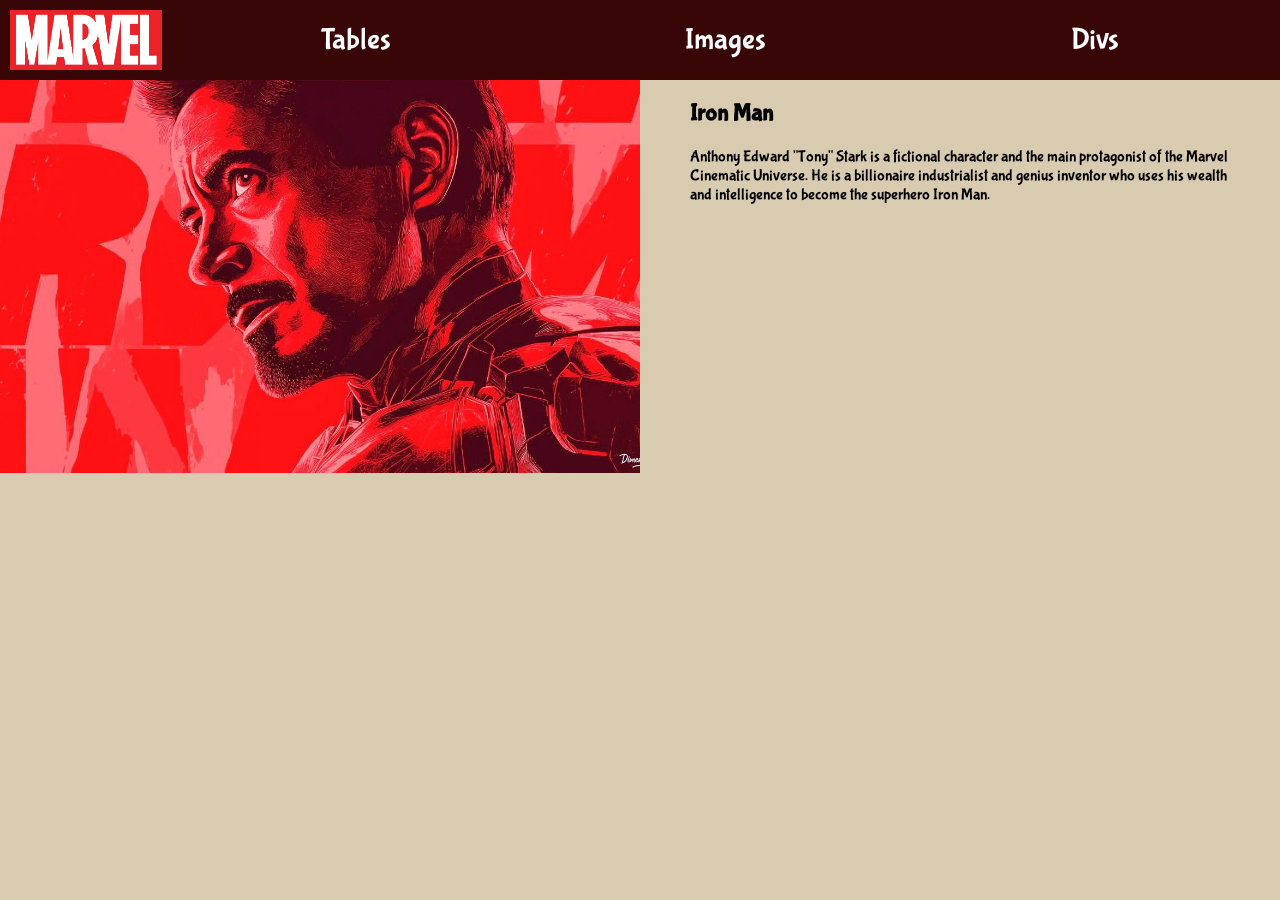
==== layouts.html @ c8225a9e "marvel app" ====
<!DOCTYPE html>
<html lang="en">
<head>
    <meta charset="UTF-8">
    <meta name="viewport" content="width=, initial-scale=1.0">
    <title>Document</title>
    <link rel="stylesheet" href="styles/layouts.css">
    <link rel="preconnect" href="https://fonts.googleapis.com">
    <link rel="preconnect" href="https://fonts.gstatic.com" crossorigin>
    <link href="https://fonts.googleapis.com/css2?family=Bubblegum+Sans&display=swap" rel="stylesheet">

</head>
<body>
    
<header>
    <nav>
        <a href="index.html">
            <div id="logo">
            <img 
                src="assets/images/Logo.jpg"
                alt="Logo of marvel">
                </div>
            </a>
                <ul>
                    <li>
                        <a href="tables.html">Tables</a>
                    </li>

                    <li>
                        <a href="images.html">Images</a>
                    </li>

                    <li>
                        <a href="divs.html">Divs</a>
                    </li>
                    </ul>
    </nav>
</header>

    <div class="mainDiv">
        <main>
            <section>
                <div class="img">
                    <img src="assets/images/ironman.jpg" alt="Logo of ironman">

                </div>
                <div>
                    <h2>Iron Man</h2>
                    <p>Anthony Edward "Tony" Stark is a fictional character and the main protagonist of the Marvel Cinematic Universe. He is a billionaire industrialist and genius inventor who uses his wealth and intelligence to become the superhero Iron Man.</p>
                </div>
            </section>
        </main>
        <aside></aside>
    </div>
</body>
</html>
---- styles/layouts.css ----
/* Global styles*/
*{
    margin: 0;
    padding: 0;
    box-sizing: border-box;

}

body{
    font-family: 'Bubblegum Sans', sans-serif;
    background-color: #d8cbb0;


}

/* End of Global styles*/


/* Header styles*/

nav{

    display: flex;
    background-color: #380606;
    height: 80px;

}

nav ul{
    display:flex;
    list-style: none;
    flex-grow: 1;
}

nav ul li{
    height:100%;
    width: 100%;
}

nav ul li a {
    color: #ffffff;
    text-decoration: none;
    display: inline-block;
    font-size: 30px;
    width: 100%;
    line-height: 80px;
    text-align: center;
}
nav ul li a:hover{
    background-color: #d8c59e;
    color: #380606;
}

#logo{
    height: 100%;
    padding: 10px;
}

#logo img{
    height: 100%;
}
/* End of header styles*/


/* Main styles*/

main section{
    display: flex;
    width: 100%;
    max-height :400px;
    overflow:hidden;
}

main section div{
    flex: 1;
}

.img img{
    width: 100%;
}

main section p,
main section h2{
    padding: 20px 50px 0px;
}
/* End of Main styles */
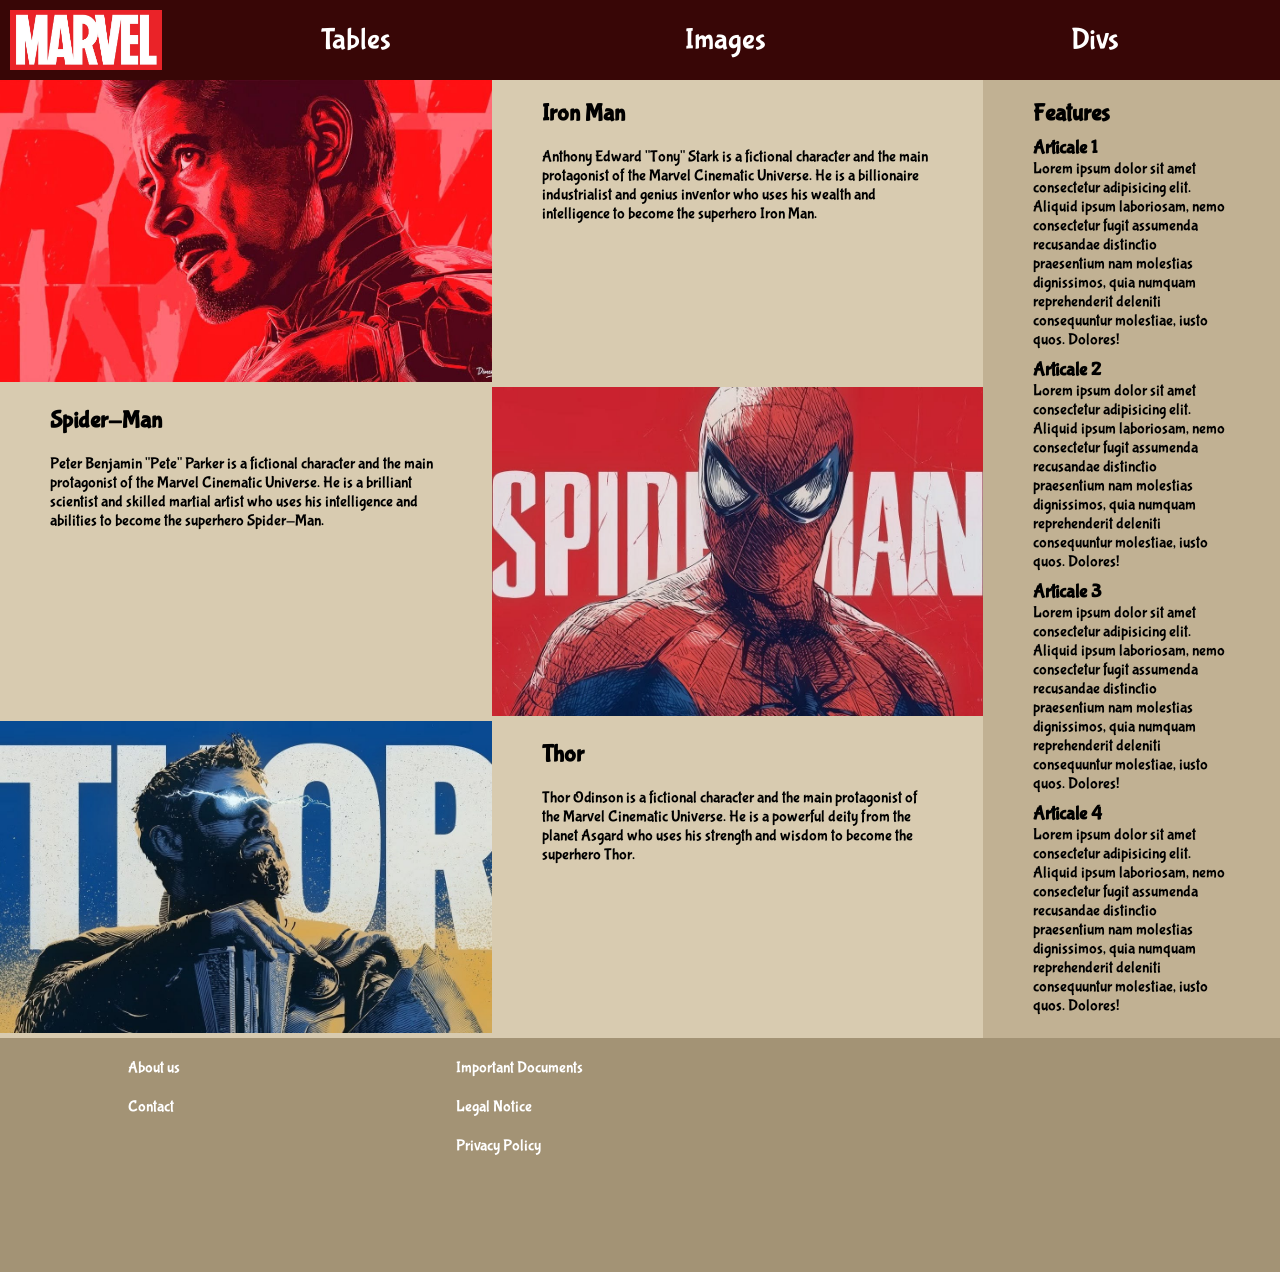
==== commit 31b4e98c: "finished website" ====
--- a/layouts.html
+++ b/layouts.html
@@ -49,8 +49,109 @@
                     <p>Anthony Edward "Tony" Stark is a fictional character and the main protagonist of the Marvel Cinematic Universe. He is a billionaire industrialist and genius inventor who uses his wealth and intelligence to become the superhero Iron Man.</p>
                 </div>
             </section>
+        
+
+            <section>
+
+                <div>
+                    <h2>Spider-Man</h2>
+                    <p>Peter Benjamin "Pete" Parker is a fictional character and the main protagonist of the Marvel Cinematic Universe. He is a brilliant scientist and skilled martial artist who uses his intelligence and abilities to become the superhero Spider-Man.</p>
+                </div>
+                <div class="img">
+                    <img src="assets/images/spiderman.jpg" alt="Logo of spiderman">
+
+                </div>
+                
+            </section>
+        
+
+            <section>
+                <div class="img">
+                    <img src="assets/images/thor.jpg" alt="Logo of thor">
+
+                </div>
+                <div>
+                    <h2>Thor</h2>
+                    <p>Thor Odinson is a fictional character and the main protagonist of the Marvel Cinematic Universe. He is a powerful deity from the planet Asgard who uses his strength and wisdom to become the superhero Thor.</p>
+                </div>
+            </section>
         </main>
-        <aside></aside>
+        <aside>
+
+            <section>
+                <h2>Features</h2>
+
+                <ul>
+                    <li>
+                    <a href="">
+                    <h3>Articale 1</h3>
+                    </a>
+                    <p>
+                        Lorem ipsum dolor sit amet consectetur adipisicing elit. Aliquid ipsum laboriosam, nemo consectetur fugit assumenda recusandae distinctio praesentium nam molestias dignissimos, quia numquam reprehenderit deleniti consequuntur molestiae, iusto quos. Dolores!
+                    </p>
+                    </li>
+
+                    <li>
+                    <a href="">
+                    <h3>Articale 2</h3>
+                    </a>
+                    <p>
+                        Lorem ipsum dolor sit amet consectetur adipisicing elit. Aliquid ipsum laboriosam, nemo consectetur fugit assumenda recusandae distinctio praesentium nam molestias dignissimos, quia numquam reprehenderit deleniti consequuntur molestiae, iusto quos. Dolores!
+                    </p>
+                    </li>
+                    
+                    <li>
+                    <a href="">
+                    <h3>Articale 3</h3>
+                    </a>
+                    <p>
+                        Lorem ipsum dolor sit amet consectetur adipisicing elit. Aliquid ipsum laboriosam, nemo consectetur fugit assumenda recusandae distinctio praesentium nam molestias dignissimos, quia numquam reprehenderit deleniti consequuntur molestiae, iusto quos. Dolores!
+                    </p>
+                    </li>
+
+                    <li>
+                    <a href="">
+                    <h3>Articale 4</h3>
+                    </a>
+                    <p>
+                        Lorem ipsum dolor sit amet consectetur adipisicing elit. Aliquid ipsum laboriosam, nemo consectetur fugit assumenda recusandae distinctio praesentium nam molestias dignissimos, quia numquam reprehenderit deleniti consequuntur molestiae, iusto quos. Dolores!
+                    </p>
+                    </li>
+                </ul>
+            
+            </section>
+        </aside>
     </div>
+
+    <footer>
+        <div>
+            <ul>
+                <li>
+                    <a href="">About us</a>
+                </li>
+                <li>
+                    <a href="">Contact</a>
+                </li>
+            </ul>
+        </div>
+
+        <div>
+            <ul>
+                <li>
+                    <a href="">Important Documents</a>
+                </li>
+                <li>
+                    <a href="">Legal Notice</a>
+                </li>
+                <li>
+                    <a href="">Privacy Policy</a>
+                </li>
+            </ul>
+        
+        </div>
+        <div class="mapDiv">
+            <div class="mapouter"><div class="gmap_canvas"><iframe class="gmap_iframe" width="100%" frameborder="0" scrolling="no" marginheight="0" marginwidth="0" src="https://maps.google.com/maps?width=199&amp;height=194&amp;hl=en&amp;q=1290 Avenue of the Americas, New York, NY 10104&amp;t=&amp;z=14&amp;ie=UTF8&amp;iwloc=B&amp;output=embed"></iframe><a href="https://embed-googlemap.com">google maps embed</a></div><style>.mapouter{position:relative;text-align:right;width:100%;height:194px;}.gmap_canvas {overflow:hidden;background:none!important;width:100%;height:194px;}.gmap_iframe {height:194px!important;}</style></div>
+        </div>
+    </footer>
 </body>
 </html>
--- a/styles/layouts.css
+++ b/styles/layouts.css
@@ -84,4 +84,66 @@
 main section h2{
     padding: 20px 50px 0px;
 }
-/* End of Main styles */+
+.mainDiv{
+    display:flex;
+
+}
+.mainDiv main{
+    flex: 5;
+}
+
+.mainDiv aside{
+    flex:1;
+    background-color: #c1b193;
+    padding: 20px 50px;
+}
+
+.mainDiv aside ul{
+    list-style: none;
+}
+
+.mainDiv aside ul li{
+margin-top:10px;
+}
+
+.mainDiv aside ul li a {
+text-decoration:none;
+color:#000000
+}
+
+/* End of Main styles */
+
+/* Start of footer styles */
+
+
+footer{
+    display: flex;
+    background-color: #a39375;
+    padding: 0% 10%;
+}
+footer ul{
+list-style: none;
+}
+
+footer ul li{
+margin-top: 20px;
+}
+
+footer ul li a {
+    color: #ffffff;
+    text-decoration: none;
+}
+
+footer ul li a:hover{
+    color: #6c614c;
+}
+
+footer div{
+    flex: 1;
+}
+
+footer .mapDiv{
+    padding:20px;
+}
+/* End of footer styles */
